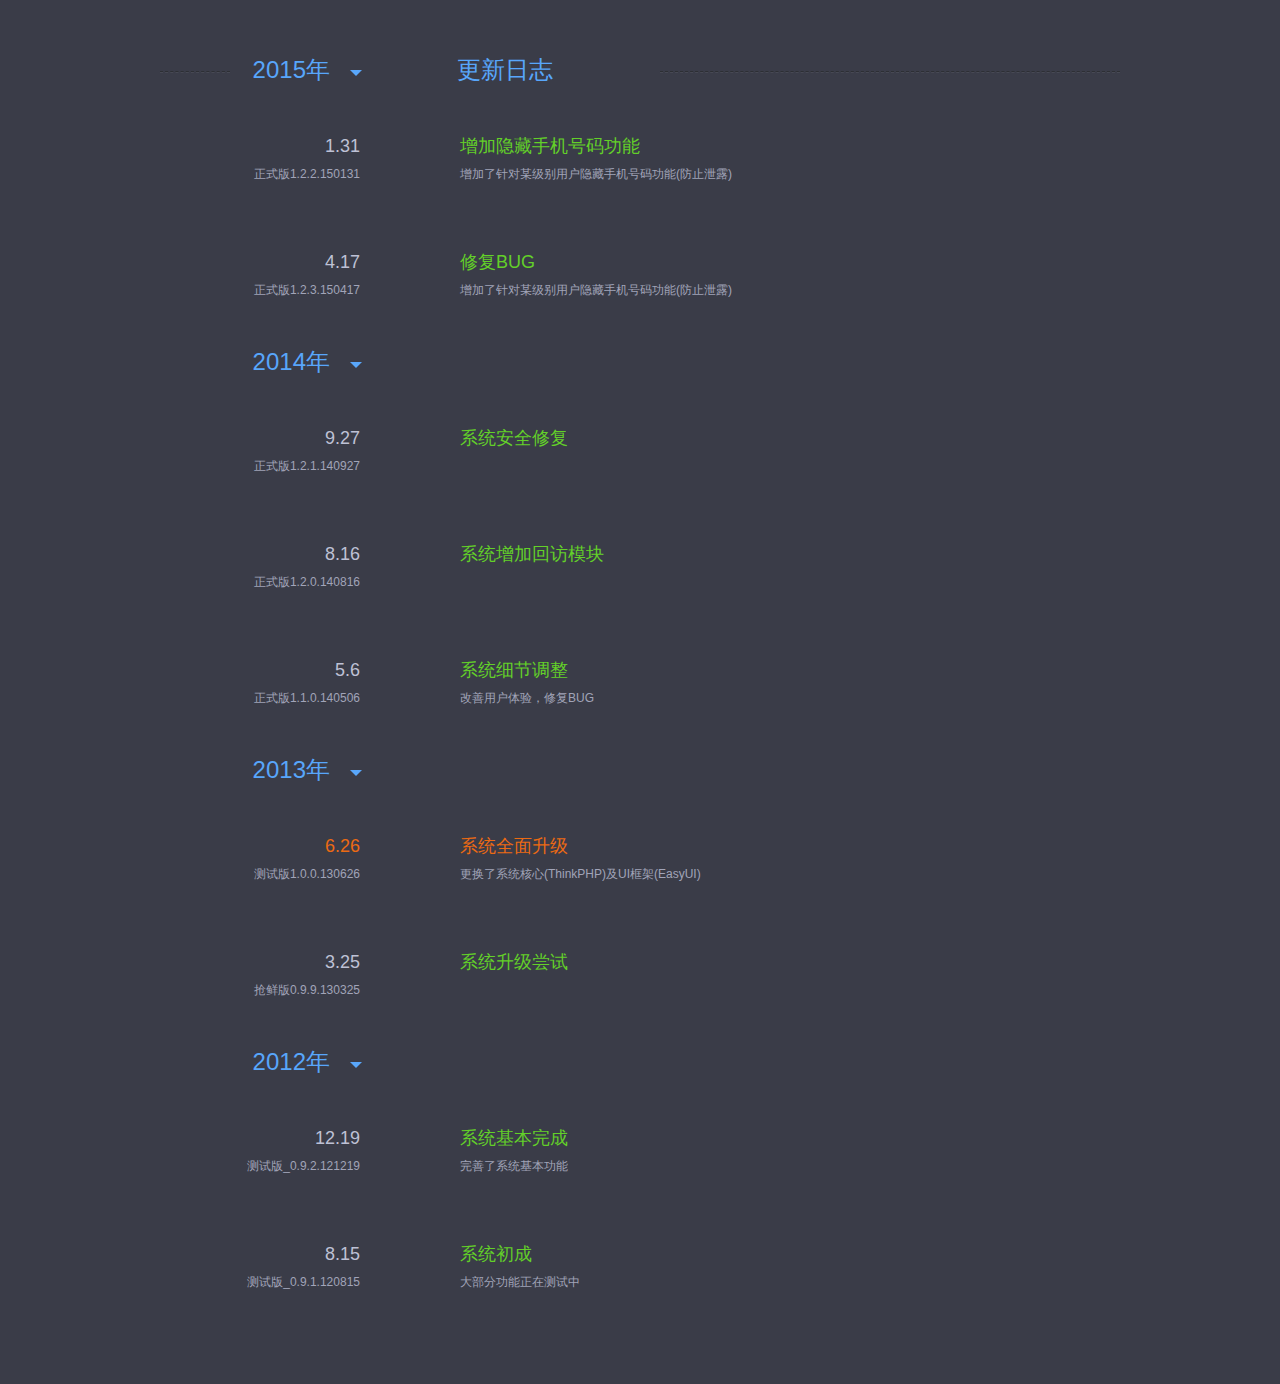
==== yue/release.html @ d0facd26 "Update release.html" ====
<!DOCTYPE html>
<!--[if lt IE 7]><html class="ie6" lang="zh"><![endif]-->
<!--[if IE 7]><html class="ie7" lang="zh"><![endif]-->
<!--[if gt IE 7]><!-->
<html lang="zh">
<!--<![endif]-->
<head>
	<meta charset="utf-8">
	<title>预约挂号系统 - 更新日志</title>
	<style type="text/css">html,body,div,h1,h2,h3,h4,h5,h6,ul,ol,li,dl,dt,dd,p,blockquote,pre,form,input,textarea,fieldset,table,th,td{margin:0;padding:0}body,button,input,select,textarea,h1,h2,h3,i{font:normal 12px/1em 'Microsoft YaHei','\5fae\8f6f\96c5\9ed1',arial,helvetica,sans-serif}body{min-width:960px}ul,li{list-style:none}a{text-decoration:none}.cls{zoom:1}.cls:after{content:".";display:block;height:0;clear:both;visibility:hidden}.link:hover{text-decoration:underline}hr{height:0;border-left:none;border-right:0;border-top:1px dashed #2d2f34;border-bottom:1px dashed #474954}.wrapper{width:960px;margin:0 auto}.content{background:#3a3c48 url(images/content-bg.png)}.footer{height:120px;padding-top:18px;color:#adafba;background:#2c2f38;text-align:center}.footer p{line-height:24px}</style>
	<style type="text/css">.content{padding:50px 0;min-height:720px}.content .wrapper{position:relative;background:url(images/release-bg.png) no-repeat right top}.content .light{position:absolute;left:55px;top:-50px;width:152px;height:191px;background:url(images/t011df7512152150bb9.png) no-repeat top center}.content .light i{position:absolute;width:100%;height:100%;top:0;background:url(images/t01cfdd74c38452f86c.png) no-repeat top center}.content .line-left{position:absolute;left:0;top:15px;width:70px}.content .line-right{position:absolute;right:0;top:15px;width:460px}.content .main{background:url(images/line-bg.png) repeat-y 249px 0}.content .main .title{position:absolute;line-height:40px;padding-left:67px;left:230px;top:0;color:#58a6fb;font-size:24px;background:url(images/clock.png) no-repeat left top}.content .main .year{position:relative;z-index:100}.content .main .year h2{height:40px;width:170px;padding-right:30px;font-size:24px;line-height:40px;text-align:right}.content .main .year h2 a{color:#58a6fb}.content .main .year h2 i{display:block;position:relative;height:0;width:0;left:190px;top:-20px;border-width:6px;border-style:solid;border-color:#59a7fb transparent transparent transparent;-webkit-transition:.5s;-moz-transition:.5s;-ms-transition:.5s;-o-transition:.5s;transition:.5s;-webkit-transform-origin:6px 3px;-moz-transform-origin:6px 3px;-ms-transform-origin:6px 3px;-o-transform-origin:6px 3px;transform-origin:6px 3px}.content .main .year .list{margin:10px 0;position:relative;overflow:hidden;-webkit-transition:height 1s cubic-bezier(0.025,0.025,0.000,1.115),opacity 1s;-moz-transition:height 1s cubic-bezier(0.025,0.025,0.000,1.115),opacity 1s;-ms-transition:height 1s cubic-bezier(0.025,0.025,0.000,1.115),opacity 1s;-o-transition:height 1s cubic-bezier(0.025,0.025,0.000,1.115),opacity 1s;transition:height 1s cubic-bezier(0.025,0.025,0.000,1.115),opacity 1s}.content .main .year .list ul{bottom:0}.content .main .year .list ul li{background:url(images/circle.png) no-repeat 235px 31px;padding:30px 0;color:#a1a4b8}.content .main .year .list ul li .date,.content .main .year .list ul li .version{float:left;display:block;clear:left;width:200px;line-height:24px;text-align:right}.content .main .year .list ul li .date{font-size:18px;line-height:32px;color:#bec1d5}.content .main .year .list ul li .intro,.content .main .year .list ul li .more{float:left;display:block;width:400px;margin-left:100px;line-height:24px}.content .main .year .list ul li .intro{font-size:18px;line-height:32px;color:#63d029}.content .main .year .list ul li.highlight{background-image:url(images/circle-h.png)}.content .main .year .list ul li.highlight .date,.content .main .year .list ul li.highlight .intro{color:#ec6a13}.content .wrapper:first-child .main .year.close h2 i{transform:rotate(-90deg);-webkit-transform:rotate(-90deg);-moz-transform:rotate(-90deg);-ms-transform:rotate(-90deg);-o-transform:rotate(-90deg)}.content .wrapper:first-child .main .year.close .list{opacity:0;height:0!important}.ie7 .content .main .year h2 i{left:40px}.ie6 .content .wrapper{background-image:url(images/release-bg-8.png)}.ie6 .content .light{display:none}.ie6 .content .line-left{width:100px}.ie6 .content .main .year h2{padding-right:0;width:200px}.ie6 .content .main .year h2 a{cursor:default}.ie6 .content .main .year h2 i{display:none}</style>
</head>
<body>
<div class="content">
	<div class="wrapper">
		<div class="light"><i></i></div>
		<hr class="line-left"/>
		<hr class="line-right"/>
		<div class="main">
			<h1 class="title">更新日志</h1>
			<div class="year">
				<h2><a href="#">2015年<i></i></a></h2>
				<div class="list">
					<ul>
						<li class="cls">
							<p class="date">1.31</p>
							<p class="intro">增加隐藏手机号码功能</p>
							<p class="version">正式版1.2.2.150131</p>
							<div class="more"><p>增加了针对某级别用户隐藏手机号码功能(防止泄露)</p></div>
						</li>
						<li class="cls">
							<p class="date">4.17</p>
							<p class="intro">修复BUG</p>
							<p class="version">正式版1.2.3.150417</p>
							<div class="more"><p>增加了针对某级别用户隐藏手机号码功能(防止泄露)</p></div>
						</li>
					</ul>
				</div>
			</div>
			<div class="year">
				<h2><a href="#">2014年<i></i></a></h2>
				<div class="list">
					<ul>
						<li class="cls">
							<p class="date">9.27</p>
							<p class="intro">系统安全修复</p>
							<p class="version">正式版1.2.1.140927</p>
						</li>
                        			<li class="cls">
							<p class="date">8.16</p>
							<p class="intro">系统增加回访模块</p>
							<p class="version">正式版1.2.0.140816</p>
						</li>
						<li class="cls">
							<p class="date">5.6</p>
							<p class="intro">系统细节调整</p>
							<p class="version">正式版1.1.0.140506</p>
							<div class="more"><p>改善用户体验，修复BUG</p></div>
						</li>
					</ul>
				</div>
			</div>
			<div class="year">
				<h2><a href="#">2013年<i></i></a></h2>
				<div class="list">
					<ul>
						<li class="cls highlight">
							<p class="date">6.26</p>
							<p class="intro">系统全面升级</p>
							<p class="version">测试版1.0.0.130626</p>
							<div class="more"><p>更换了系统核心(ThinkPHP)及UI框架(EasyUI)</p></div>
						</li>
						<li class="cls">
							<p class="date">3.25</p>
							<p class="intro">系统升级尝试</p>
							<p class="version">抢鲜版0.9.9.130325</p>
						</li>
					</ul>
				</div>
			</div>
			<div class="year">
				<h2><a href="#">2012年<i></i></a></h2>
				<div class="list">
					<ul>
						<li class="cls">
							<p class="date">12.19</p>
							<p class="intro">系统基本完成</p>
							<p class="version">测试版_0.9.2.121219</p>
							<div class="more"><p>完善了系统基本功能</p></div>
						</li>
						<li class="cls">
							<p class="date">8.15</p>
							<p class="intro">系统初成</p>
							<p class="version">测试版_0.9.1.120815</p>
							<div class="more"><p>大部分功能正在测试中</p></div>
						</li>
					</ul>
				</div>
			</div>
		</div>
	</div>
</div>
<!--
<div class="footer">
	<p></p>
</div>-->
<script>window.jQuery||document.write('<script src="http://cdn.staticfile.org/jquery/1.11.1/jquery.min.js">\x3C/script>')</script>
<script>$(".main .year .list").each(function(e,t){var n=$(t),r=n.find("ul");n.height(r.outerHeight()),r.css("position","absolute")}),$(".main .year>h2>a").click(function(e){e.preventDefault(),$(this).parents(".year").toggleClass("close")})</script>
</body>
</html>
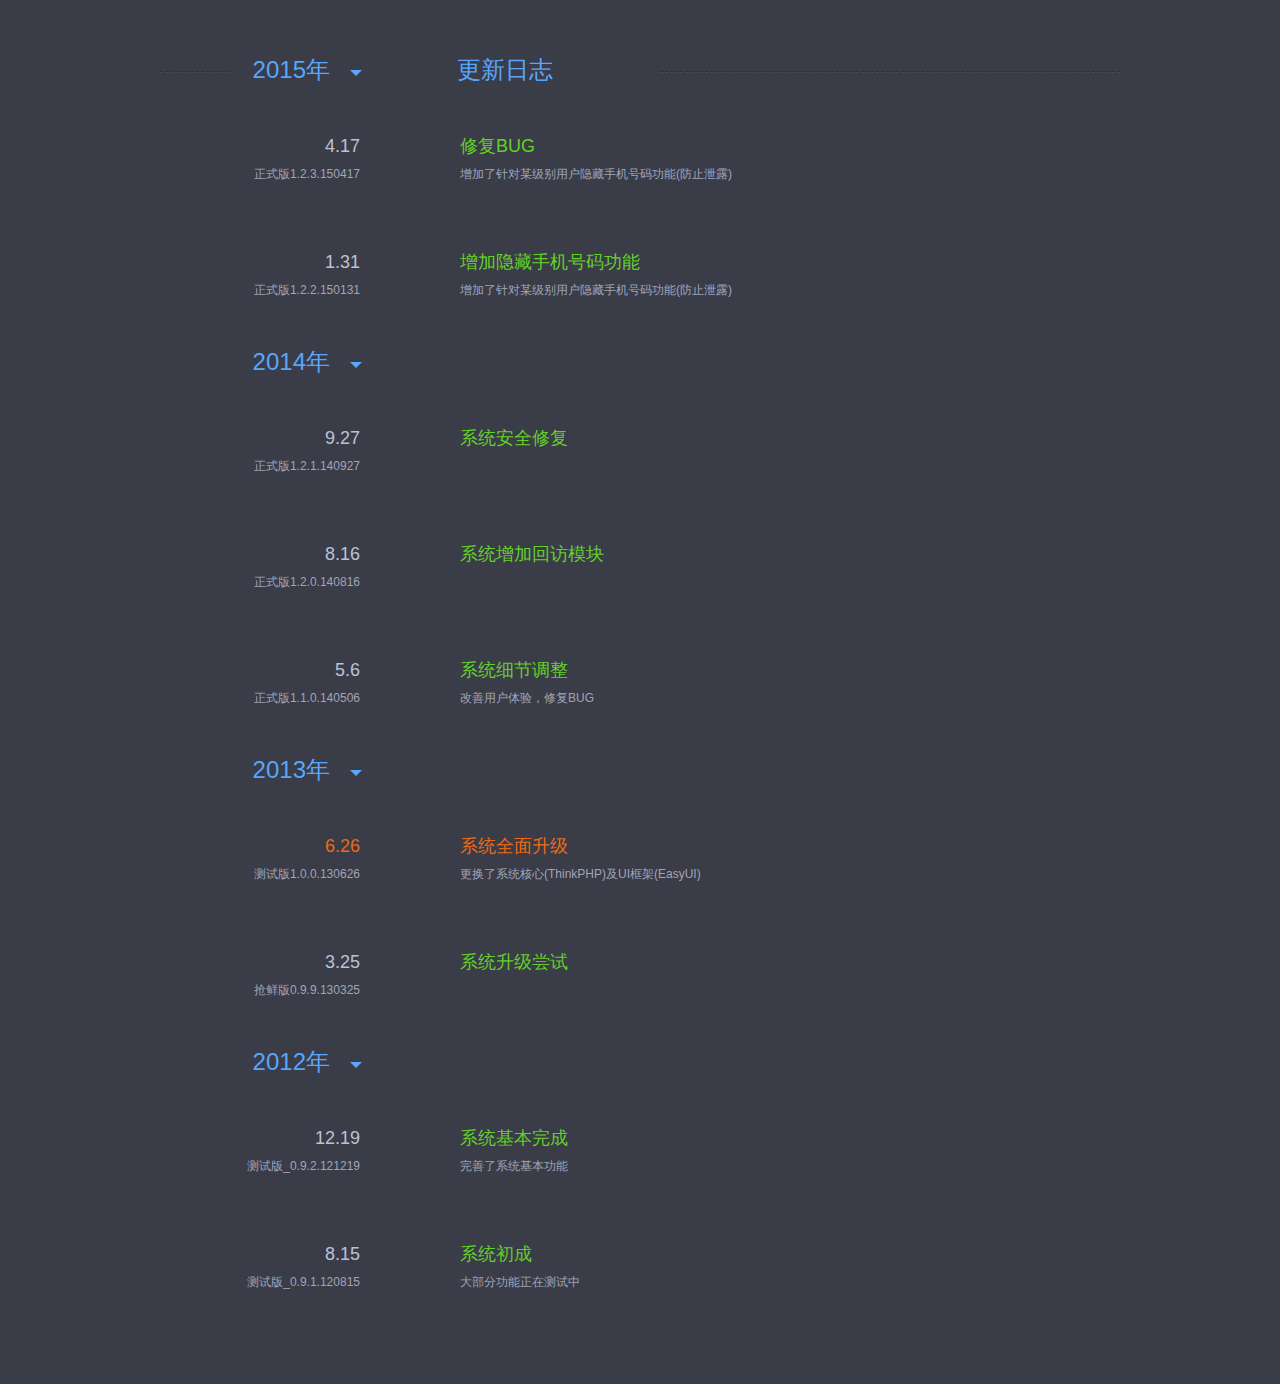
==== commit 6c4188b0: "Update release.html" ====
--- a/yue/release.html
+++ b/yue/release.html
@@ -23,15 +23,15 @@
 				<div class="list">
 					<ul>
 						<li class="cls">
+							<p class="date">4.17</p>
+							<p class="intro">修复BUG</p>
+							<p class="version">正式版1.2.3.150417</p>
+							<div class="more"><p>增加了针对某级别用户隐藏手机号码功能(防止泄露)</p></div>
+						</li>
+						<li class="cls">
 							<p class="date">1.31</p>
 							<p class="intro">增加隐藏手机号码功能</p>
 							<p class="version">正式版1.2.2.150131</p>
-							<div class="more"><p>增加了针对某级别用户隐藏手机号码功能(防止泄露)</p></div>
-						</li>
-						<li class="cls">
-							<p class="date">4.17</p>
-							<p class="intro">修复BUG</p>
-							<p class="version">正式版1.2.3.150417</p>
 							<div class="more"><p>增加了针对某级别用户隐藏手机号码功能(防止泄露)</p></div>
 						</li>
 					</ul>
